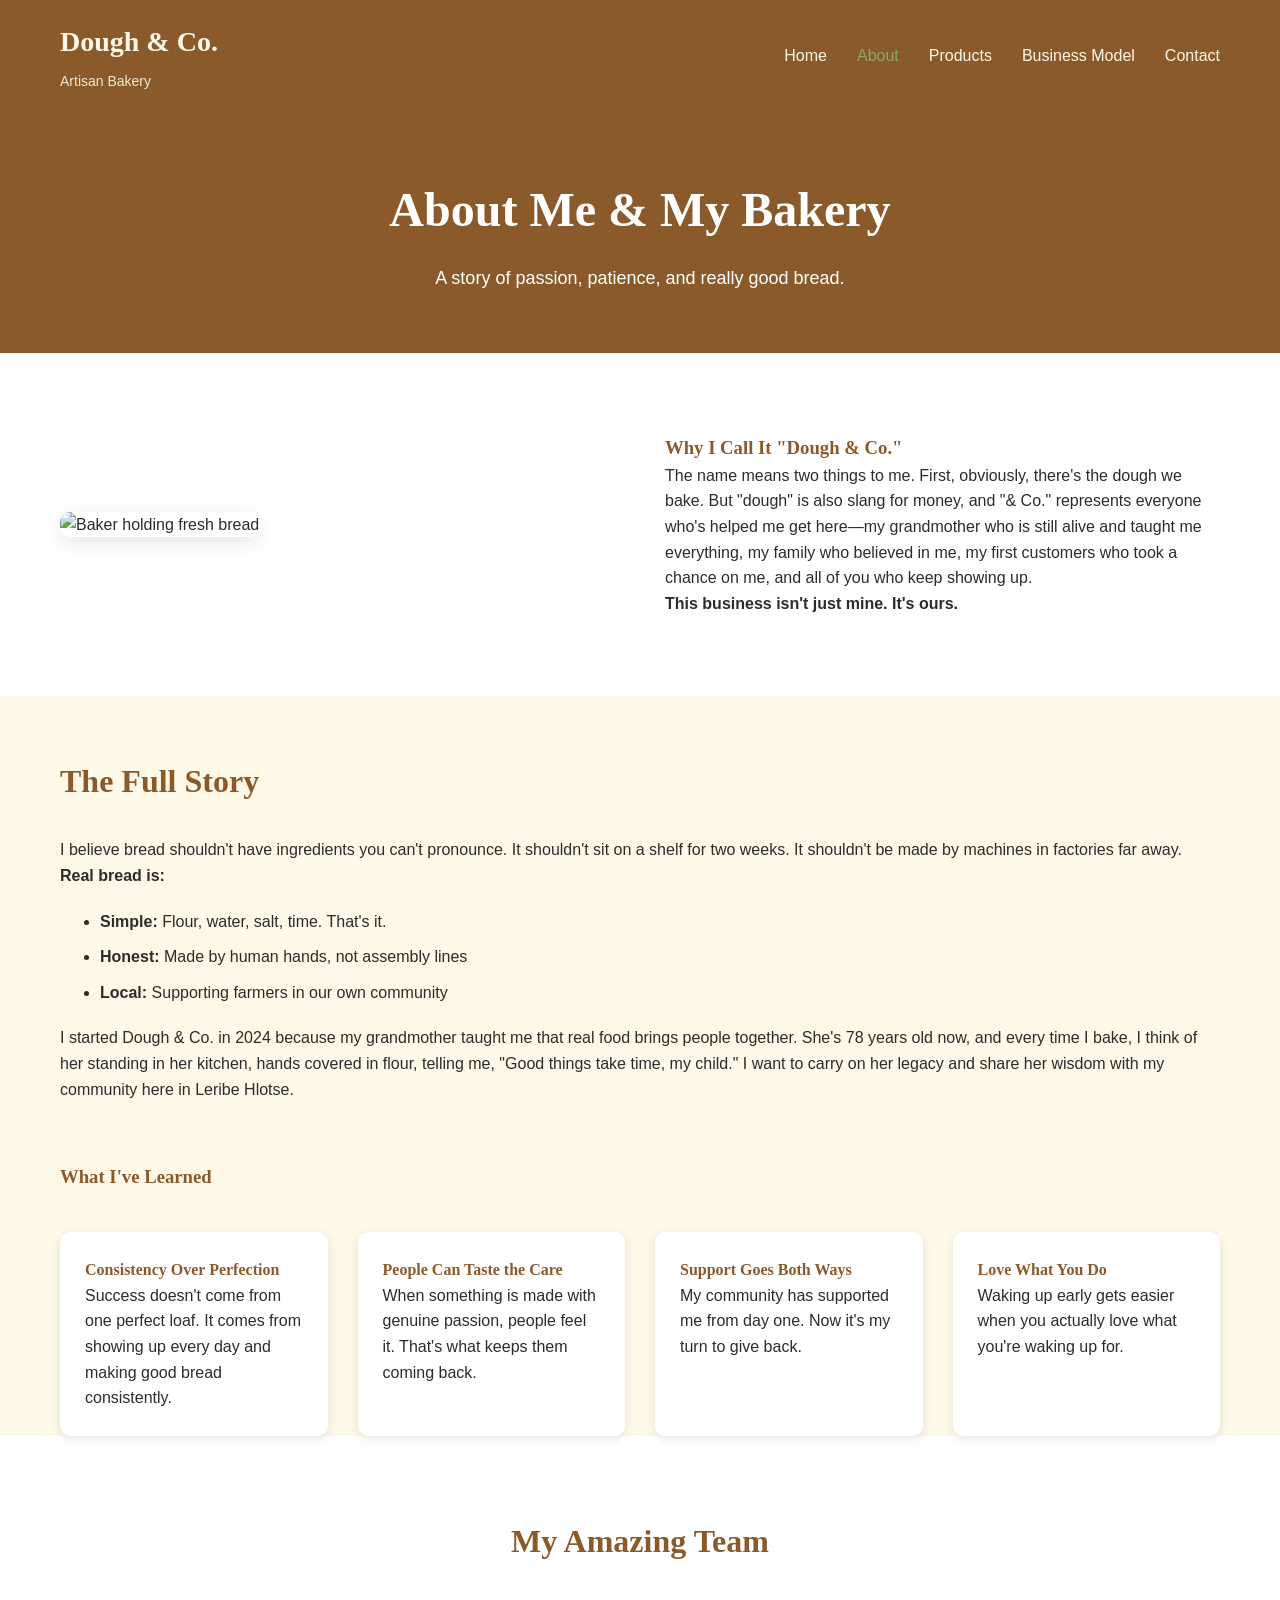
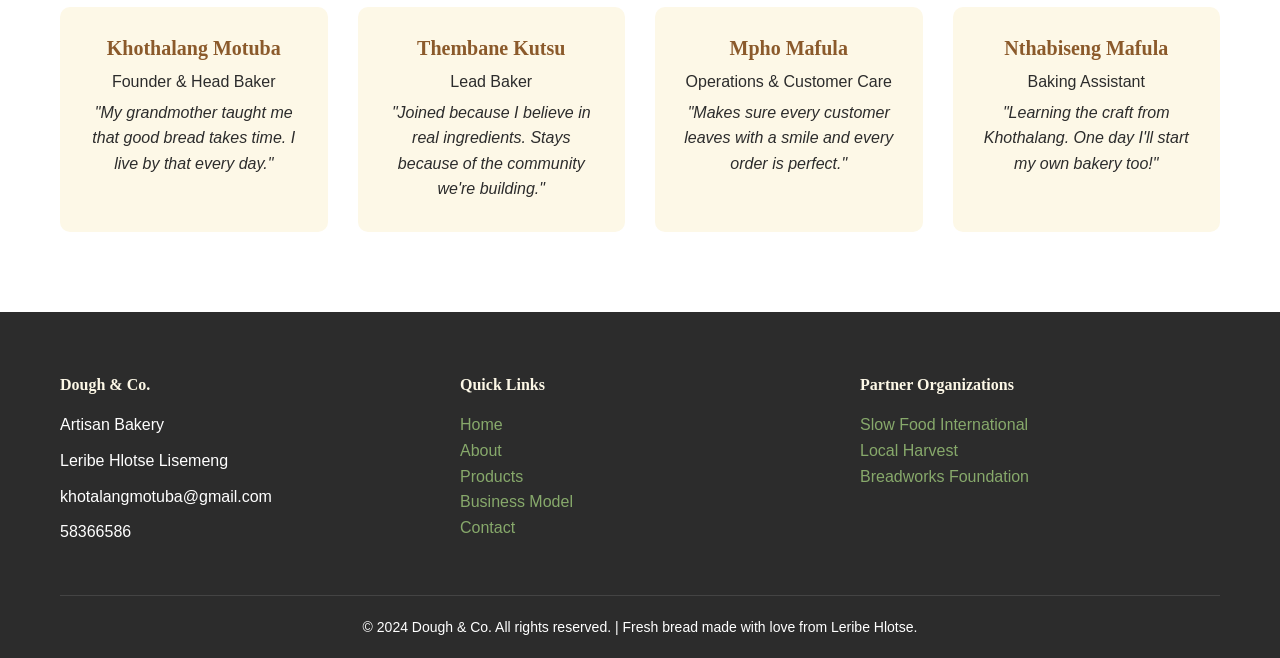
==== about.html @ c387c1e5 "Add files via upload" ====
<!DOCTYPE html>
<html lang="en">
<head>
    <meta charset="UTF-8">
    <meta name="viewport" content="width=device-width, initial-scale=1.0">
    <title>About Us | Dough & Co.</title>
    <link rel="stylesheet" href="style.css">
</head>
<body>
    <header>
        <div class="container">
            <div class="logo">
                <h1>Dough & Co.</h1>
                <p>Artisan Bakery</p>
            </div>
            <nav>
                <ul>
                    <li><a href="index.html">Home</a></li>
                    <li><a href="about.html" class="active">About</a></li>
                    <li><a href="products.html">Products</a></li>
                    <li><a href="business.html">Business Model</a></li>
                    <li><a href="contact.html">Contact</a></li>
                </ul>
            </nav>
        </div>
    </header>

    <main>
        <section class="page-header">
            <div class="container">
                <h2>About Me & My Bakery</h2>
                <p>A story of passion, patience, and really good bread.</p>
            </div>
        </section>

        <section class="founder-story">
            <div class="container">
                <div class="founder-grid">
                    <div class="founder-image">
                        <img src="https://images.pexels.com/photos/3771120/pexels-photo-3771120.jpeg?auto=compress&cs=tinysrgb&w=600" alt="Baker holding fresh bread">
                    </div>
                    <div class="founder-text">
                        <h3>Why I Call It "Dough & Co."</h3>
                        <p>The name means two things to me. First, obviously, there's the dough we bake. But "dough" is also slang for money, and "& Co." represents everyone who's helped me get here—my grandmother who is still alive and taught me everything, my family who believed in me, my first customers who took a chance on me, and all of you who keep showing up.</p>
                        <p><strong>This business isn't just mine. It's ours.</strong></p>
                    </div>
                </div>
            </div>
        </section>

        <section class="full-story">
            <div class="container">
                <h3>The Full Story</h3>
                <p>I believe bread shouldn't have ingredients you can't pronounce. It shouldn't sit on a shelf for two weeks. It shouldn't be made by machines in factories far away.</p>
                <p><strong>Real bread is:</strong></p>
                <ul>
                    <li><strong>Simple:</strong> Flour, water, salt, time. That's it.</li>
                    <li><strong>Honest:</strong> Made by human hands, not assembly lines</li>
                    <li><strong>Local:</strong> Supporting farmers in our own community</li>
                </ul>
                <p>I started Dough & Co. in 2024 because my grandmother taught me that real food brings people together. She's 78 years old now, and every time I bake, I think of her standing in her kitchen, hands covered in flour, telling me, "Good things take time, my child." I want to carry on her legacy and share her wisdom with my community here in Leribe Hlotse.</p>
            </div>
        </section>

        <section class="values-detailed">
            <div class="container">
                <h3>What I've Learned</h3>
                <div class="lessons-grid">
                    <div class="lesson-card">
                        <h4> Consistency Over Perfection</h4>
                        <p>Success doesn't come from one perfect loaf. It comes from showing up every day and making good bread consistently.</p>
                    </div>
                    <div class="lesson-card">
                        <h4> People Can Taste the Care</h4>
                        <p>When something is made with genuine passion, people feel it. That's what keeps them coming back.</p>
                    </div>
                    <div class="lesson-card">
                        <h4> Support Goes Both Ways</h4>
                        <p>My community has supported me from day one. Now it's my turn to give back.</p>
                    </div>
                    <div class="lesson-card">
                        <h4>Love What You Do</h4>
                        <p>Waking up early gets easier when you actually love what you're waking up for.</p>
                    </div>
                </div>
            </div>
        </section>

        <section class="team">
            <div class="container">
                <h3>My Amazing Team</h3>
                <div class="team-grid">
                    <div class="team-card">
                        <h4>Khothalang Motuba</h4>
                        <p>Founder & Head Baker</p>
                        <p><em>"My grandmother taught me that good bread takes time. I live by that every day."</em></p>
                    </div>
                    <div class="team-card">
                        <h4>Thembane Kutsu</h4>
                        <p>Lead Baker</p>
                        <p><em>"Joined because I believe in real ingredients. Stays because of the community we're building."</em></p>
                    </div>
                    <div class="team-card">
                        <h4>Mpho Mafula</h4>
                        <p>Operations & Customer Care</p>
                        <p><em>"Makes sure every customer leaves with a smile and every order is perfect."</em></p>
                    </div>
                    <div class="team-card">
                        <h4>Nthabiseng Mafula</h4>
                        <p>Baking Assistant</p>
                        <p><em>"Learning the craft from Khothalang. One day I'll start my own bakery too!"</em></p>
                    </div>
                </div>
            </div>
        </section>
    </main>

    <footer>
        <div class="container">
            <div class="footer-content">
                <div class="footer-info">
                    <h4>Dough & Co.</h4>
                    <p>Artisan Bakery</p>
                    <p>Leribe Hlotse Lisemeng</p>
                    <p> khotalangmotuba@gmail.com</p>
                    <p>58366586</p>
                </div>
                <div class="footer-links">
                    <h4>Quick Links</h4>
                    <ul>
                        <li><a href="index.html">Home</a></li>
                        <li><a href="about.html">About</a></li>
                        <li><a href="products.html">Products</a></li>
                        <li><a href="business.html">Business Model</a></li>
                        <li><a href="contact.html">Contact</a></li>
                    </ul>
                </div>
                <div class="footer-partners">
                    <h4>Partner Organizations</h4>
                    <ul>
                        <li><a href="https://www.slowfood.com/" target="_blank">Slow Food International</a></li>
                        <li><a href="https://www.localharvest.org/" target="_blank">Local Harvest</a></li>
                        <li><a href="https://www.breadworks.org/" target="_blank">Breadworks Foundation</a></li>
                    </ul>
                </div>
            </div>
            <div class="footer-bottom">
                <p>&copy; 2024 Dough & Co. All rights reserved. | Fresh bread made with love from Leribe Hlotse.</p>
            </div>
        </div>
    </footer>
</body>
</html>
---- style.css ----
* {
    margin: 0;
    padding: 0;
    box-sizing: border-box;
}

body {
    font-family: 'Inter', sans-serif;
    color: #2C2C2C;
    line-height: 1.6;
    background-color: #FDF8E7;
}

h1, h2, h3, h4, h5, h6 {
    font-family: 'Playfair Display', serif;
    font-weight: 700;
    color: #8B5A2B;
}

.container {
    max-width: 1200px;
    margin: 0 auto;
    padding: 0 20px;
}

/* Header Styles */
header {
    background-color: #8B5A2B;
    padding: 20px 0;
    position: sticky;
    top: 0;
    z-index: 100;
}

header .container {
    display: flex;
    justify-content: space-between;
    align-items: center;
    flex-wrap: wrap;
}

.logo h1 {
    color: #FDF8E7;
    font-size: 28px;
    margin-bottom: 5px;
}

.logo p {
    color: #FDF8E7;
    font-size: 14px;
    opacity: 0.9;
}

nav ul {
    display: flex;
    list-style: none;
    gap: 30px;
}

nav ul li a {
    color: #FDF8E7;
    text-decoration: none;
    font-weight: 500;
    transition: color 0.3s ease;
}

nav ul li a:hover,
nav ul li a.active {
    color: #87A96B;
}

/* Hero Section */
.hero {
    background-image: url('classic bread.jfif');
    background-size: cover;
    background-position: center;
    height: 80vh;
    display: flex;
    align-items: center;
    text-align: center;
    color: white;
}

.hero-content h2 {
    color: white;
    font-size: 48px;
    margin-bottom: 20px;
    line-height: 1.2;
}

.hero-content p {
    font-size: 18px;
    margin-bottom: 30px;
    max-width: 600px;
    margin-left: auto;
    margin-right: auto;
}

.btn-primary {
    display: inline-block;
    background-color: #87A96B;
    color: white;
    padding: 12px 30px;
    text-decoration: none;
    border-radius: 30px;
    font-weight: 600;
    transition: background-color 0.3s ease;
}

.btn-primary:hover {
    background-color: #6B8E4A;
}

.btn-secondary {
    display: inline-block;
    background-color: transparent;
    color: #8B5A2B;
    padding: 10px 25px;
    text-decoration: none;
    border: 2px solid #8B5A2B;
    border-radius: 30px;
    font-weight: 600;
    transition: all 0.3s ease;
}

.btn-secondary:hover {
    background-color: #8B5A2B;
    color: white;
}

.btn-small {
    display: inline-block;
    background-color: #87A96B;
    color: white;
    padding: 8px 20px;
    text-decoration: none;
    border-radius: 20px;
    font-size: 14px;
    font-weight: 500;
    transition: background-color 0.3s ease;
}

/* Story Section */
.story {
    padding: 80px 0;
    background-color: white;
}

.story-grid {
    display: grid;
    grid-template-columns: 1fr 1fr;
    gap: 50px;
    align-items: center;
}

.story-text h3 {
    font-size: 32px;
    margin-bottom: 20px;
}

.story-text p {
    margin-bottom: 20px;
}

.story-image img {
    width: 100%;
    border-radius: 10px;
    box-shadow: 0 5px 20px rgba(0,0,0,0.1);
}

/* Values Section */
.values {
    padding: 80px 0;
    background-color: #FDF8E7;
    text-align: center;
}

.values h3 {
    font-size: 32px;
    margin-bottom: 40px;
}

.values-grid {
    display: grid;
    grid-template-columns: repeat(auto-fit, minmax(300px, 1fr));
    gap: 30px;
}

.value-card {
    background-color: white;
    padding: 30px;
    border-radius: 10px;
    box-shadow: 0 3px 10px rgba(0,0,0,0.1);
    transition: transform 0.3s ease;
}

.value-card:hover {
    transform: translateY(-5px);
}

.value-card h4 {
    font-size: 24px;
    margin-bottom: 15px;
}

/* Video Section */
.video-section {
    padding: 80px 0;
    background-color: white;
    text-align: center;
}

.video-section h3 {
    font-size: 32px;
    margin-bottom: 15px;
}

.video-container video {
    width: 100%;
    height: auto;
    display: block;
    border-radius:10px;
}

.video-caption {
    color: #666;
    font-style: italic;
}

/* Journey Section */
.journey {
    padding: 80px 0;
    background-color: #FDF8E7;
}

.journey h3 {
    font-size: 32px;
    margin-bottom: 30px;
    text-align: center;
}

.timeline {
    max-width: 800px;
    margin: 0 auto;
    list-style: none;
}

.timeline li {
    background-color: white;
    margin-bottom: 15px;
    padding: 20px;
    border-radius: 10px;
    border-left: 5px solid #87A96B;
}

/* Page Header */
.page-header {
    background-color: #8B5A2B;
    color: white;
    padding: 60px 0;
    text-align: center;
}

.page-header h2 {
    color: white;
    font-size: 48px;
    margin-bottom: 15px;
}

.page-header p {
    font-size: 18px;
}

/* Founder Story (About Page) */
.founder-story {
    padding: 80px 0;
    background-color: white;
}

.founder-grid {
    display: grid;
    grid-template-columns: 1fr 1fr;
    gap: 50px;
    align-items: center;
}

.founder-image img {
    width: 100%;
    border-radius: 10px;
    box-shadow: 0 5px 20px rgba(0,0,0,0.1);
}

/* Full Story */
.full-story {
    padding: 60px 0;
    background-color: #FDF8E7;
}

.full-story h3 {
    font-size: 32px;
    margin-bottom: 30px;
}

.full-story ul {
    margin: 20px 0;
    padding-left: 40px;
}

.full-story li {
    margin-bottom: 10px;
}

/* Lessons Grid */
.lessons-grid {
    display: grid;
    grid-template-columns: repeat(auto-fit, minmax(250px, 1fr));
    gap: 30px;
    margin-top: 40px;
}

.lesson-card {
    background-color: white;
    padding: 25px;
    border-radius: 10px;
    box-shadow: 0 3px 10px rgba(0,0,0,0.1);
}

/* Team Section */
.team {
    padding: 80px 0;
    background-color: white;
    text-align: center;
}

.team h3 {
    font-size: 32px;
    margin-bottom: 40px;
}

.team-grid {
    display: grid;
    grid-template-columns: repeat(auto-fit, minmax(250px, 1fr));
    gap: 30px;
}

.team-card {
    background-color: #FDF8E7;
    padding: 25px;
    border-radius: 10px;
    transition: transform 0.3s ease;
}

.team-card:hover {
    transform: translateY(-5px);
}

.team-card img {
    width: 150px;
    height: 150px;
    border-radius: 50%;
    object-fit: cover;
    margin-bottom: 15px;
}

.team-card h4 {
    font-size: 20px;
    margin-bottom: 5px;
}

.team-card p {
    margin: 5px 0;
}

/* Products Grid */
.products-grid-section {
    padding: 80px 0;
    background-color: white;
}

.products-grid {
    display: grid;
    grid-template-columns: repeat(auto-fit, minmax(300px, 1fr));
    gap: 30px;
}

.product-card {
    background-color: #FDF8E7;
    border-radius: 10px;
    overflow: hidden;
    transition: transform 0.3s ease;
}

.product-card:hover {
    transform: translateY(-5px);
}

.product-card img {
    width: 100%;
    height: 250px;
    object-fit: cover;
}

.product-card h3 {
    font-size: 22px;
    margin: 15px 15px 10px;
}

.product-card p {
    margin: 0 15px 10px;
    color: #555;
}

.price {
    font-size: 20px;
    font-weight: bold;
    color: #8B5A2B;
    margin: 10px 15px 20px;
}

/* Pricing Section */
.pricing-section {
    padding: 80px 0;
    background-color: #FDF8E7;
    text-align: center;
}

.pricing-section h3 {
    font-size: 32px;
    margin-bottom: 40px;
}

.pricing-grid {
    display: grid;
    grid-template-columns: repeat(auto-fit, minmax(300px, 1fr));
    gap: 30px;
}

.pricing-card {
    background-color: white;
    padding: 30px;
    border-radius: 10px;
    box-shadow: 0 5px 20px rgba(0,0,0,0.1);
    transition: transform 0.3s ease;
}

.pricing-card.popular {
    border: 2px solid #87A96B;
    transform: scale(1.05);
}

.pricing-card h4 {
    font-size: 24px;
    margin-bottom: 15px;
}

.price-large {
    font-size: 36px;
    font-weight: bold;
    color: #8B5A2B;
    margin-bottom: 20px;
}

.pricing-card ul {
    list-style: none;
    margin: 20px 0;
}

.pricing-card li {
    padding: 8px 0;
    border-bottom: 1px solid #eee;
}

/* Order Info */
.order-info {
    padding: 80px 0;
    background-color: white;
    text-align: center;
}

.order-info h3 {
    font-size: 32px;
    margin-bottom: 30px;
}

.order-steps {
    max-width: 600px;
    margin: 0 auto;
    text-align: left;
    padding-left: 40px;
}

.order-steps li {
    margin-bottom: 15px;
    font-size: 18px;
}

.note {
    margin-top: 30px;
    padding: 15px;
    background-color: #FDF8E7;
    border-radius: 8px;
    color: #8B5A2B;
}

/* Revenue Section */
.revenue {
    padding: 80px 0;
    background-color: white;
}

.revenue h3 {
    font-size: 32px;
    margin-bottom: 40px;
    text-align: center;
}

.revenue-grid {
    display: grid;
    grid-template-columns: repeat(auto-fit, minmax(250px, 1fr));
    gap: 30px;
}

.revenue-card {
    background-color: #FDF8E7;
    padding: 25px;
    border-radius: 10px;
    text-align: center;
}

.revenue-card h4 {
    font-size: 22px;
    margin-bottom: 15px;
}

/* Cost Structure */
.cost-structure {
    padding: 80px 0;
    background-color: #FDF8E7;
}

.cost-structure h3 {
    font-size: 32px;
    margin-bottom: 30px;
    text-align: center;
}

.cost-list {
    max-width: 800px;
    margin: 0 auto;
    list-style: none;
}

.cost-list li {
    background-color: white;
    margin-bottom: 15px;
    padding: 20px;
    border-radius: 10px;
    border-left: 5px solid #87A96B;
}

/* Market Section */
.market {
    padding: 80px 0;
    background-color: white;
}

.market h3 {
    font-size: 32px;
    margin-bottom: 40px;
    text-align: center;
}

.market-grid {
    display: grid;
    grid-template-columns: repeat(auto-fit, minmax(250px, 1fr));
    gap: 30px;
}

.market-card {
    background-color: #FDF8E7;
    padding: 25px;
    border-radius: 10px;
    text-align: center;
}

/* Competitive Advantage */
.competitive-advantage {
    padding: 80px 0;
    background-color: #FDF8E7;
}

.competitive-advantage h3 {
    font-size: 32px;
    margin-bottom: 40px;
    text-align: center;
}

.advantages {
    display: grid;
    grid-template-columns: repeat(auto-fit, minmax(250px, 1fr));
    gap: 30px;
    max-width: 1000px;
    margin: 0 auto;
}

.advantage-item {
    background-color: white;
    padding: 25px;
    border-radius: 10px;
    text-align: center;
}

/* Future Plans */
.future-plans {
    padding: 80px 0;
    background-color: white;
}

.future-plans h3 {
    font-size: 32px;
    margin-bottom: 30px;
    text-align: center;
}

.future-list {
    max-width: 800px;
    margin: 0 auto;
    list-style: none;
}

.future-list li {
    background-color: #FDF8E7;
    margin-bottom: 15px;
    padding: 20px;
    border-radius: 10px;
    border-left: 5px solid #87A96B;
}

/* Contact Section */
.contact-section {
    padding: 80px 0;
    background-color: white;
}

.contact-grid {
    display: grid;
    grid-template-columns: 1fr 1fr;
    gap: 50px;
}

.contact-info h3,
.contact-form h3 {
    font-size: 28px;
    margin-bottom: 30px;
}

.info-item {
    margin-bottom: 30px;
}

.info-item h4 {
    font-size: 20px;
    margin-bottom: 10px;
    color: #8B5A2B;
}

.info-item a {
    color: #87A96B;
    text-decoration: none;
}

.info-item a:hover {
    text-decoration: underline;
}

/* Form Styles */
.form-group {
    margin-bottom: 20px;
}

.form-group label {
    display: block;
    margin-bottom: 8px;
    font-weight: 500;
}

.form-group input,
.form-group select,
.form-group textarea {
    width: 100%;
    padding: 12px;
    border: 1px solid #ddd;
    border-radius: 8px;
    font-family: 'Inter', sans-serif;
}

.form-group input:focus,
.form-group select:focus,
.form-group textarea:focus {
    outline: none;
    border-color: #87A96B;
}

/* Order Instructions */
.order-instructions {
    padding: 80px 0;
    background-color: #FDF8E7;
    text-align: center;
}

.order-instructions h3 {
    font-size: 32px;
    margin-bottom: 40px;
}

.instructions-grid {
    display: grid;
    grid-template-columns: repeat(auto-fit, minmax(280px, 1fr));
    gap: 30px;
    margin-bottom: 40px;
}

.instruction-card {
    background-color: white;
    padding: 25px;
    border-radius: 10px;
}

.instruction-card h4 {
    font-size: 22px;
    margin-bottom: 15px;
}

.note-box {
    background-color: #8B5A2B;
    color: white;
    padding: 20px;
    border-radius: 10px;
    max-width: 800px;
    margin: 0 auto;
}

.note-box p {
    margin: 0;
}

/* Footer */
footer {
    background-color: #2C2C2C;
    color: white;
    padding: 60px 0 20px;
}

.footer-content {
    display: grid;
    grid-template-columns: repeat(auto-fit, minmax(250px, 1fr));
    gap: 40px;
    margin-bottom: 40px;
}

.footer-info h4,
.footer-links h4,
.footer-partners h4 {
    color: #FDF8E7;
    margin-bottom: 15px;
}

.footer-info p,
.footer-links ul,
.footer-partners ul {
    margin-bottom: 10px;
}

.footer-links ul,
.footer-partners ul {
    list-style: none;
}

.footer-links a,
.footer-partners a {
    color: #87A96B;
    text-decoration: none;
}

.footer-links a:hover,
.footer-partners a:hover {
    text-decoration: underline;
}

.footer-bottom {
    text-align: center;
    padding-top: 20px;
    border-top: 1px solid #444;
    font-size: 14px;
}

/* Responsive Design */
@media (max-width: 768px) {
    header .container {
        flex-direction: column;
        text-align: center;
    }
    
    nav ul {
        margin-top: 15px;
        gap: 20px;
        flex-wrap: wrap;
        justify-content: center;
    }
    
    .hero-content h2 {
        font-size: 32px;
    }
    
    .story-grid,
    .founder-grid,
    .contact-grid {
        grid-template-columns: 1fr;
    }
    
    .pricing-card.popular {
        transform: scale(1);
    }
    
    .team-grid {
        grid-template-columns: 1fr;
    }
    
    .products-grid {
        grid-template-columns: 1fr;
    }
    
    .footer-content {
        grid-template-columns: 1fr;
        text-align: center;
    }
}
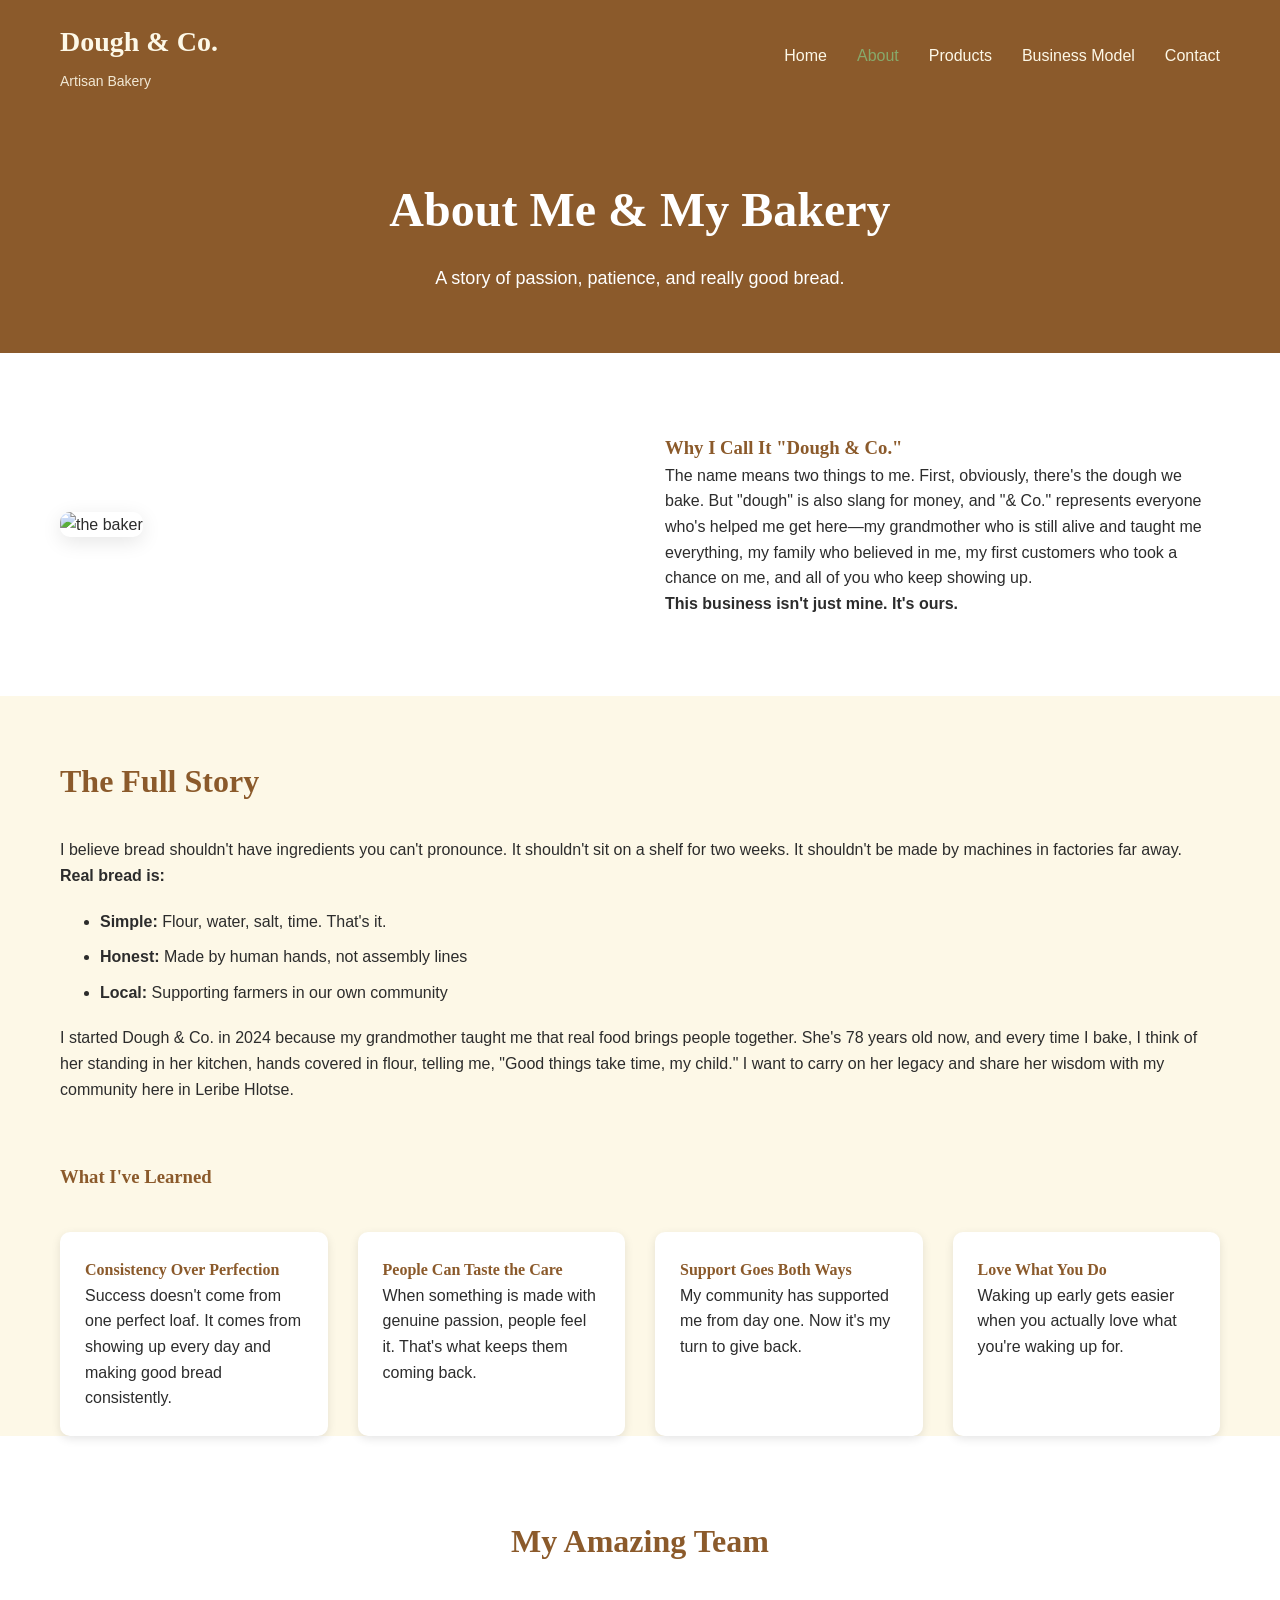
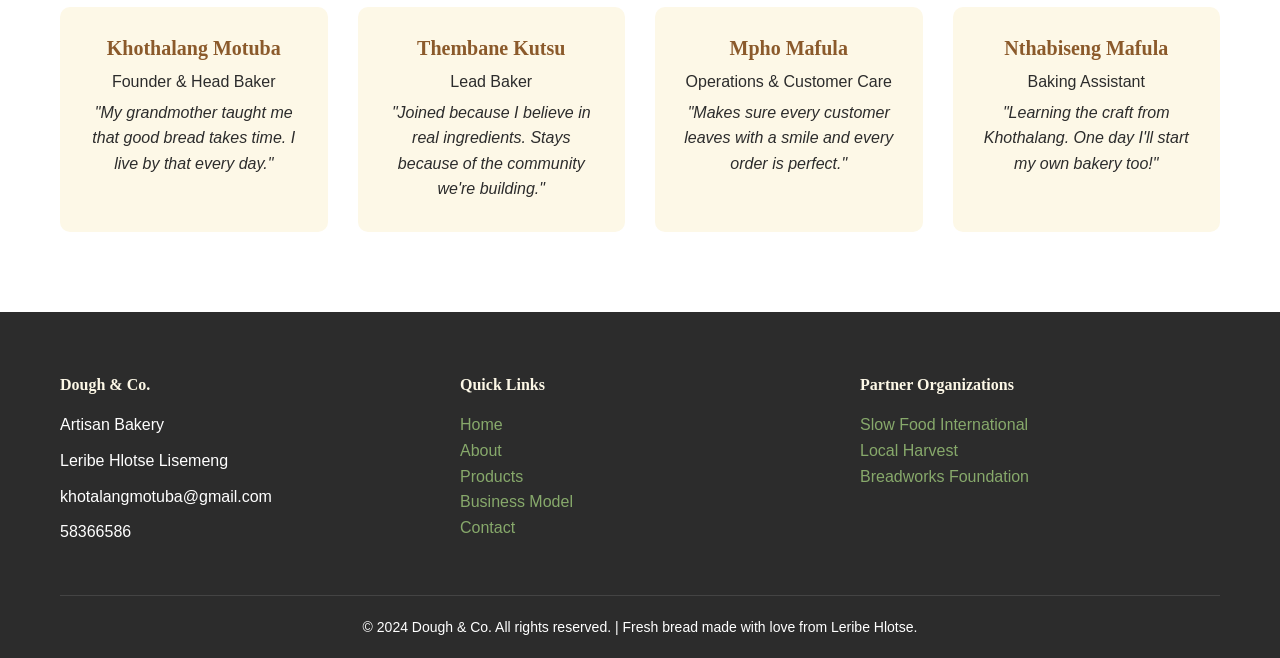
==== commit 7832b8e3: "Update about.html" ====
--- a/about.html
+++ b/about.html
@@ -37,7 +37,7 @@
             <div class="container">
                 <div class="founder-grid">
                     <div class="founder-image">
-                        <img src="https://images.pexels.com/photos/3771120/pexels-photo-3771120.jpeg?auto=compress&cs=tinysrgb&w=600" alt="Baker holding fresh bread">
+                      <img src="the baker.jpeg"alt= "the baker" width="300" height= "600">
                     </div>
                     <div class="founder-text">
                         <h3>Why I Call It "Dough & Co."</h3>
@@ -150,4 +150,4 @@
         </div>
     </footer>
 </body>
-</html>+</html>
